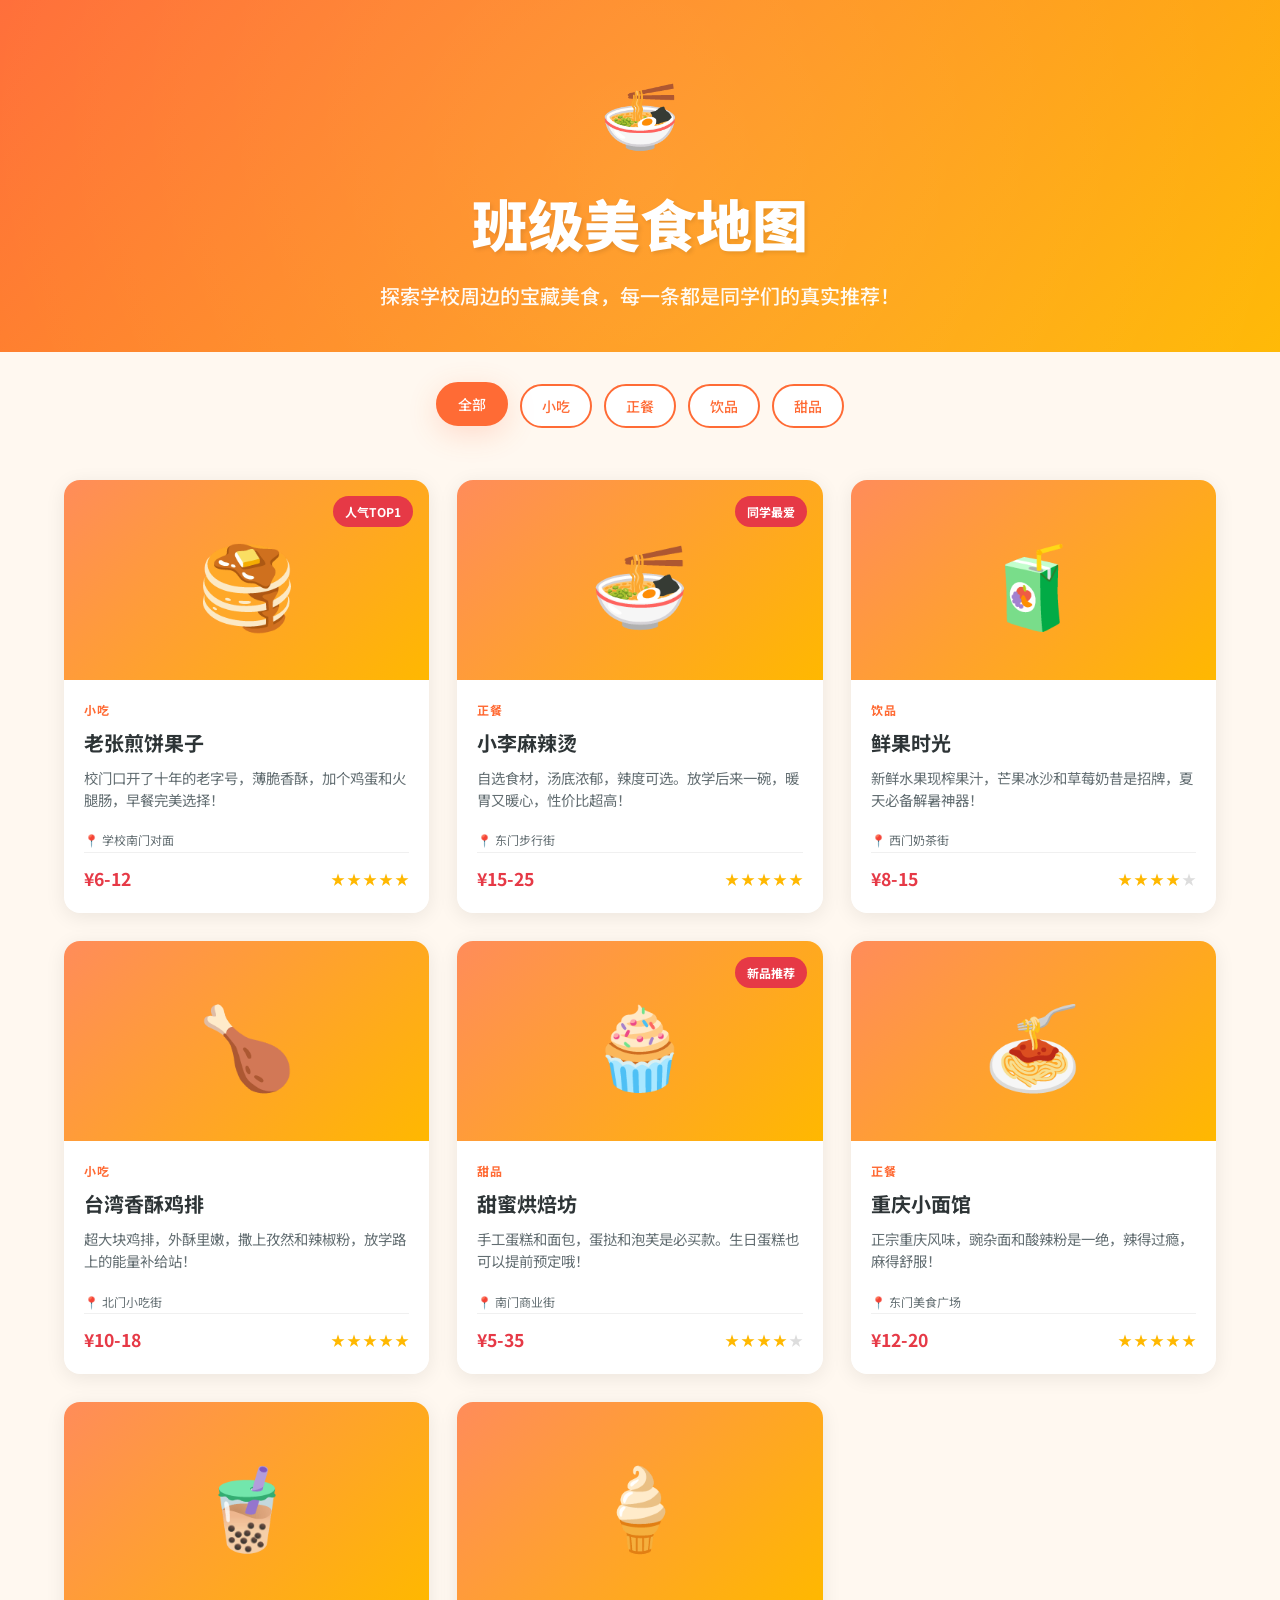
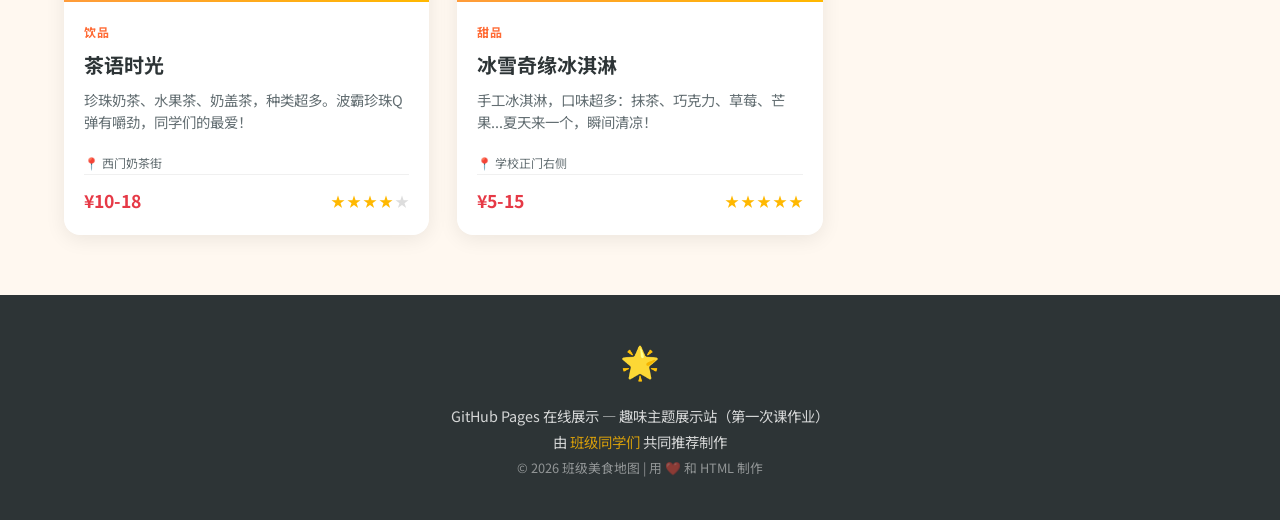
==== index.html @ 15967af3 "Rename to index.html for GitHub Pages" ====
<!DOCTYPE html>
<html lang="zh-CN">
<head>
    <meta charset="UTF-8">
    <meta name="viewport" content="width=device-width, initial-scale=1.0">
    <title>班级美食地图 | 趣味主题展示站</title>
    <link rel="preconnect" href="https://fonts.googleapis.com">
    <link rel="preconnect" href="https://fonts.gstatic.com" crossorigin>
    <link href="https://fonts.googleapis.com/css2?family=Noto+Sans+SC:wght@400;500;700;900&display=swap" rel="stylesheet">
    <style>
        :root {
            --primary: #FF6B35;
            --primary-light: #FF8C5A;
            --secondary: #FFB800;
            --accent: #E63946;
            --bg: #FFF8F0;
            --card-bg: #FFFFFF;
            --text: #2D3436;
            --text-light: #636E72;
            --shadow: 0 4px 20px rgba(0, 0, 0, 0.08);
            --shadow-hover: 0 8px 30px rgba(255, 107, 53, 0.2);
            --radius: 16px;
            --transition: all 0.3s cubic-bezier(0.4, 0, 0.2, 1);
        }

        * {
            margin: 0;
            padding: 0;
            box-sizing: border-box;
        }

        body {
            font-family: 'Noto Sans SC', sans-serif;
            background: var(--bg);
            color: var(--text);
            line-height: 1.6;
            min-height: 100vh;
        }

        .container {
            max-width: 1200px;
            margin: 0 auto;
            padding: 0 24px;
        }

        header {
            background: linear-gradient(135deg, var(--primary) 0%, var(--secondary) 100%);
            padding: 60px 0 40px;
            text-align: center;
            position: relative;
            overflow: hidden;
        }

        header::before {
            content: '';
            position: absolute;
            top: -50%;
            left: -50%;
            width: 200%;
            height: 200%;
            background: radial-gradient(circle, rgba(255,255,255,0.1) 0%, transparent 70%);
            animation: float 20s infinite linear;
        }

        @keyframes float {
            0% { transform: rotate(0deg); }
            100% { transform: rotate(360deg); }
        }

        .header-content {
            position: relative;
            z-index: 1;
        }

        .header-icon {
            font-size: 64px;
            margin-bottom: 16px;
            display: inline-block;
            animation: bounce 2s infinite;
        }

        @keyframes bounce {
            0%, 100% { transform: translateY(0); }
            50% { transform: translateY(-10px); }
        }

        h1 {
            font-size: clamp(2rem, 5vw, 3.5rem);
            font-weight: 900;
            color: white;
            text-shadow: 2px 2px 4px rgba(0,0,0,0.1);
            margin-bottom: 12px;
        }

        .subtitle {
            font-size: clamp(1rem, 2.5vw, 1.25rem);
            color: rgba(255,255,255,0.95);
            font-weight: 500;
        }

        .filter-bar {
            display: flex;
            justify-content: center;
            gap: 12px;
            padding: 32px 0;
            flex-wrap: wrap;
        }

        .filter-btn {
            padding: 10px 20px;
            border: 2px solid var(--primary);
            background: white;
            color: var(--primary);
            border-radius: 50px;
            font-size: 14px;
            font-weight: 500;
            cursor: pointer;
            transition: var(--transition);
            font-family: inherit;
        }

        .filter-btn:hover,
        .filter-btn.active {
            background: var(--primary);
            color: white;
            transform: translateY(-2px);
            box-shadow: var(--shadow-hover);
        }

        .food-grid {
            display: grid;
            grid-template-columns: repeat(auto-fill, minmax(280px, 1fr));
            gap: 28px;
            padding: 20px 0 60px;
        }

        .food-card {
            background: var(--card-bg);
            border-radius: var(--radius);
            overflow: hidden;
            box-shadow: var(--shadow);
            transition: var(--transition);
            cursor: pointer;
            position: relative;
        }

        .food-card:hover {
            transform: translateY(-8px);
            box-shadow: var(--shadow-hover);
        }

        .food-card::after {
            content: '';
            position: absolute;
            top: 0;
            left: 0;
            right: 0;
            bottom: 0;
            background: linear-gradient(135deg, transparent 0%, rgba(255,107,53,0.05) 100%);
            opacity: 0;
            transition: var(--transition);
        }

        .food-card:hover::after {
            opacity: 1;
        }

        .card-image {
            width: 100%;
            height: 200px;
            object-fit: cover;
            display: block;
            background: linear-gradient(135deg, var(--primary-light) 0%, var(--secondary) 100%);
        }

        .card-image-container {
            width: 100%;
            height: 200px;
            display: flex;
            align-items: center;
            justify-content: center;
            font-size: 80px;
            background: linear-gradient(135deg, var(--primary-light) 0%, var(--secondary) 100%);
        }

        .card-badge {
            position: absolute;
            top: 16px;
            right: 16px;
            background: var(--accent);
            color: white;
            padding: 6px 12px;
            border-radius: 20px;
            font-size: 12px;
            font-weight: 700;
            z-index: 2;
        }

        .card-content {
            padding: 20px;
            position: relative;
            z-index: 1;
        }

        .card-category {
            font-size: 12px;
            color: var(--primary);
            font-weight: 700;
            text-transform: uppercase;
            letter-spacing: 1px;
            margin-bottom: 8px;
        }

        .card-title {
            font-size: 1.25rem;
            font-weight: 700;
            margin-bottom: 8px;
            color: var(--text);
        }

        .card-description {
            font-size: 0.9rem;
            color: var(--text-light);
            margin-bottom: 12px;
            line-height: 1.5;
        }

        .card-meta {
            display: flex;
            justify-content: space-between;
            align-items: center;
            padding-top: 12px;
            border-top: 1px solid #F0F0F0;
        }

        .card-price {
            font-size: 1.1rem;
            font-weight: 700;
            color: var(--accent);
        }

        .card-rating {
            display: flex;
            gap: 2px;
        }

        .star {
            color: var(--secondary);
            font-size: 14px;
        }

        .star.empty {
            color: #DDD;
        }

        .location-tag {
            display: inline-flex;
            align-items: center;
            gap: 4px;
            font-size: 12px;
            color: var(--text-light);
            margin-top: 8px;
        }

        footer {
            background: var(--text);
            color: white;
            text-align: center;
            padding: 40px 24px;
        }

        .footer-content {
            max-width: 600px;
            margin: 0 auto;
        }

        .footer-icon {
            font-size: 32px;
            margin-bottom: 16px;
        }

        .footer-text {
            font-size: 0.9rem;
            opacity: 0.8;
            line-height: 1.8;
        }

        .footer-link {
            color: var(--secondary);
            text-decoration: none;
            font-weight: 500;
        }

        .footer-link:hover {
            text-decoration: underline;
        }

        @media (max-width: 768px) {
            header {
                padding: 40px 0 30px;
            }

            .header-icon {
                font-size: 48px;
            }

            .food-grid {
                grid-template-columns: 1fr;
                gap: 20px;
                padding: 20px 0 40px;
            }

            .filter-bar {
                padding: 20px 0;
            }

            .filter-btn {
                padding: 8px 16px;
                font-size: 13px;
            }
        }

        @media (max-width: 480px) {
            .container {
                padding: 0 16px;
            }

            .card-image {
                height: 180px;
            }

            .card-content {
                padding: 16px;
            }
        }

        .fade-in {
            animation: fadeIn 0.6s ease-out forwards;
            opacity: 0;
        }

        @keyframes fadeIn {
            from {
                opacity: 0;
                transform: translateY(20px);
            }
            to {
                opacity: 1;
                transform: translateY(0);
            }
        }

        .food-card:nth-child(1) { animation-delay: 0.1s; }
        .food-card:nth-child(2) { animation-delay: 0.2s; }
        .food-card:nth-child(3) { animation-delay: 0.3s; }
        .food-card:nth-child(4) { animation-delay: 0.4s; }
        .food-card:nth-child(5) { animation-delay: 0.5s; }
        .food-card:nth-child(6) { animation-delay: 0.6s; }
        .food-card:nth-child(7) { animation-delay: 0.7s; }
        .food-card:nth-child(8) { animation-delay: 0.8s; }
    </style>
</head>
<body>
    <header>
        <div class="container header-content">
            <div class="header-icon">🍜</div>
            <h1>班级美食地图</h1>
            <p class="subtitle">探索学校周边的宝藏美食，每一条都是同学们的真实推荐！</p>
        </div>
    </header>

    <main class="container">
        <div class="filter-bar">
            <button class="filter-btn active" data-filter="all">全部</button>
            <button class="filter-btn" data-filter="snack">小吃</button>
            <button class="filter-btn" data-filter="meal">正餐</button>
            <button class="filter-btn" data-filter="drink">饮品</button>
            <button class="filter-btn" data-filter="dessert">甜品</button>
        </div>

        <div class="food-grid">
            <article class="food-card fade-in" data-category="snack">
                <span class="card-badge">人气TOP1</span>
                <div class="card-image-container">🥞</div>
                <div class="card-content">
                    <div class="card-category">小吃</div>
                    <h3 class="card-title">老张煎饼果子</h3>
                    <p class="card-description">校门口开了十年的老字号，薄脆香酥，加个鸡蛋和火腿肠，早餐完美选择！</p>
                    <div class="location-tag">📍 学校南门对面</div>
                    <div class="card-meta">
                        <span class="card-price">¥6-12</span>
                        <div class="card-rating">
                            <span class="star">★</span>
                            <span class="star">★</span>
                            <span class="star">★</span>
                            <span class="star">★</span>
                            <span class="star">★</span>
                        </div>
                    </div>
                </div>
            </article>

            <article class="food-card fade-in" data-category="meal">
                <span class="card-badge">同学最爱</span>
                <div class="card-image-container">🍜</div>
                <div class="card-content">
                    <div class="card-category">正餐</div>
                    <h3 class="card-title">小李麻辣烫</h3>
                    <p class="card-description">自选食材，汤底浓郁，辣度可选。放学后来一碗，暖胃又暖心，性价比超高！</p>
                    <div class="location-tag">📍 东门步行街</div>
                    <div class="card-meta">
                        <span class="card-price">¥15-25</span>
                        <div class="card-rating">
                            <span class="star">★</span>
                            <span class="star">★</span>
                            <span class="star">★</span>
                            <span class="star">★</span>
                            <span class="star">★</span>
                        </div>
                    </div>
                </div>
            </article>

            <article class="food-card fade-in" data-category="drink">
                <div class="card-image-container">🧃</div>
                <div class="card-content">
                    <div class="card-category">饮品</div>
                    <h3 class="card-title">鲜果时光</h3>
                    <p class="card-description">新鲜水果现榨果汁，芒果冰沙和草莓奶昔是招牌，夏天必备解暑神器！</p>
                    <div class="location-tag">📍 西门奶茶街</div>
                    <div class="card-meta">
                        <span class="card-price">¥8-15</span>
                        <div class="card-rating">
                            <span class="star">★</span>
                            <span class="star">★</span>
                            <span class="star">★</span>
                            <span class="star">★</span>
                            <span class="star empty">★</span>
                        </div>
                    </div>
                </div>
            </article>

            <article class="food-card fade-in" data-category="snack">
                <div class="card-image-container">🍗</div>
                <div class="card-content">
                    <div class="card-category">小吃</div>
                    <h3 class="card-title">台湾香酥鸡排</h3>
                    <p class="card-description">超大块鸡排，外酥里嫩，撒上孜然和辣椒粉，放学路上的能量补给站！</p>
                    <div class="location-tag">📍 北门小吃街</div>
                    <div class="card-meta">
                        <span class="card-price">¥10-18</span>
                        <div class="card-rating">
                            <span class="star">★</span>
                            <span class="star">★</span>
                            <span class="star">★</span>
                            <span class="star">★</span>
                            <span class="star">★</span>
                        </div>
                    </div>
                </div>
            </article>

            <article class="food-card fade-in" data-category="dessert">
                <span class="card-badge">新品推荐</span>
                <div class="card-image-container">🧁</div>
                <div class="card-content">
                    <div class="card-category">甜品</div>
                    <h3 class="card-title">甜蜜烘焙坊</h3>
                    <p class="card-description">手工蛋糕和面包，蛋挞和泡芙是必买款。生日蛋糕也可以提前预定哦！</p>
                    <div class="location-tag">📍 南门商业街</div>
                    <div class="card-meta">
                        <span class="card-price">¥5-35</span>
                        <div class="card-rating">
                            <span class="star">★</span>
                            <span class="star">★</span>
                            <span class="star">★</span>
                            <span class="star">★</span>
                            <span class="star empty">★</span>
                        </div>
                    </div>
                </div>
            </article>

            <article class="food-card fade-in" data-category="meal">
                <div class="card-image-container">🍝</div>
                <div class="card-content">
                    <div class="card-category">正餐</div>
                    <h3 class="card-title">重庆小面馆</h3>
                    <p class="card-description">正宗重庆风味，豌杂面和酸辣粉是一绝，辣得过瘾，麻得舒服！</p>
                    <div class="location-tag">📍 东门美食广场</div>
                    <div class="card-meta">
                        <span class="card-price">¥12-20</span>
                        <div class="card-rating">
                            <span class="star">★</span>
                            <span class="star">★</span>
                            <span class="star">★</span>
                            <span class="star">★</span>
                            <span class="star">★</span>
                        </div>
                    </div>
                </div>
            </article>

            <article class="food-card fade-in" data-category="drink">
                <div class="card-image-container">🧋</div>
                <div class="card-content">
                    <div class="card-category">饮品</div>
                    <h3 class="card-title">茶语时光</h3>
                    <p class="card-description">珍珠奶茶、水果茶、奶盖茶，种类超多。波霸珍珠Q弹有嚼劲，同学们的最爱！</p>
                    <div class="location-tag">📍 西门奶茶街</div>
                    <div class="card-meta">
                        <span class="card-price">¥10-18</span>
                        <div class="card-rating">
                            <span class="star">★</span>
                            <span class="star">★</span>
                            <span class="star">★</span>
                            <span class="star">★</span>
                            <span class="star empty">★</span>
                        </div>
                    </div>
                </div>
            </article>

            <article class="food-card fade-in" data-category="dessert">
                <div class="card-image-container">🍦</div>
                <div class="card-content">
                    <div class="card-category">甜品</div>
                    <h3 class="card-title">冰雪奇缘冰淇淋</h3>
                    <p class="card-description">手工冰淇淋，口味超多：抹茶、巧克力、草莓、芒果...夏天来一个，瞬间清凉！</p>
                    <div class="location-tag">📍 学校正门右侧</div>
                    <div class="card-meta">
                        <span class="card-price">¥5-15</span>
                        <div class="card-rating">
                            <span class="star">★</span>
                            <span class="star">★</span>
                            <span class="star">★</span>
                            <span class="star">★</span>
                            <span class="star">★</span>
                        </div>
                    </div>
                </div>
            </article>
        </div>
    </main>

    <footer>
        <div class="footer-content">
            <div class="footer-icon">🌟</div>
            <p class="footer-text">
                GitHub Pages 在线展示 — 趣味主题展示站（第一次课作业）<br>
                由 <span style="color: var(--secondary);">班级同学们</span> 共同推荐制作<br>
                <span style="font-size: 0.8rem; opacity: 0.6;">© 2026 班级美食地图 | 用 ❤️ 和 HTML 制作</span>
            </p>
        </div>
    </footer>

    <script>
        document.querySelectorAll('.filter-btn').forEach(btn => {
            btn.addEventListener('click', () => {
                document.querySelectorAll('.filter-btn').forEach(b => b.classList.remove('active'));
                btn.classList.add('active');
                
                const filter = btn.dataset.filter;
                document.querySelectorAll('.food-card').forEach(card => {
                    if (filter === 'all' || card.dataset.category === filter) {
                        card.style.display = 'block';
                        setTimeout(() => card.style.opacity = '1', 10);
                    } else {
                        card.style.opacity = '0';
                        setTimeout(() => card.style.display = 'none', 300);
                    }
                });
            });
        });
    </script>
</body>
</html>
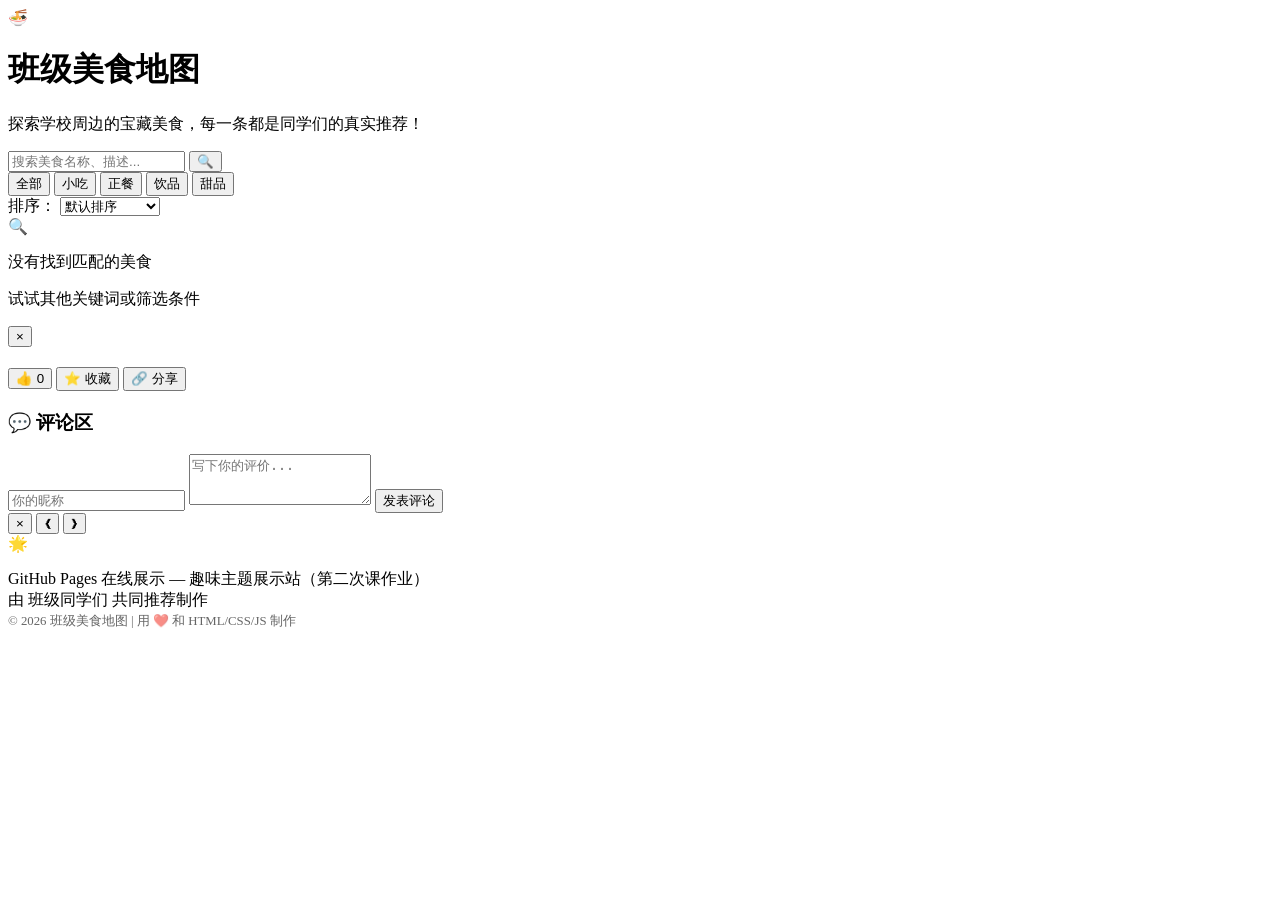
==== commit 5ff9ebd6: "feat: ???????? - ??/??/??/???/????/emoji???/??" ====
--- a/index.html
+++ b/index.html
@@ -1,578 +1,137 @@
-<!DOCTYPE html>
-<html lang="zh-CN">
-<head>
-    <meta charset="UTF-8">
-    <meta name="viewport" content="width=device-width, initial-scale=1.0">
-    <title>班级美食地图 | 趣味主题展示站</title>
-    <link rel="preconnect" href="https://fonts.googleapis.com">
-    <link rel="preconnect" href="https://fonts.gstatic.com" crossorigin>
-    <link href="https://fonts.googleapis.com/css2?family=Noto+Sans+SC:wght@400;500;700;900&display=swap" rel="stylesheet">
-    <style>
-        :root {
-            --primary: #FF6B35;
-            --primary-light: #FF8C5A;
-            --secondary: #FFB800;
-            --accent: #E63946;
-            --bg: #FFF8F0;
-            --card-bg: #FFFFFF;
-            --text: #2D3436;
-            --text-light: #636E72;
-            --shadow: 0 4px 20px rgba(0, 0, 0, 0.08);
-            --shadow-hover: 0 8px 30px rgba(255, 107, 53, 0.2);
-            --radius: 16px;
-            --transition: all 0.3s cubic-bezier(0.4, 0, 0.2, 1);
-        }
-
-        * {
-            margin: 0;
-            padding: 0;
-            box-sizing: border-box;
-        }
-
-        body {
-            font-family: 'Noto Sans SC', sans-serif;
-            background: var(--bg);
-            color: var(--text);
-            line-height: 1.6;
-            min-height: 100vh;
-        }
-
-        .container {
-            max-width: 1200px;
-            margin: 0 auto;
-            padding: 0 24px;
-        }
-
-        header {
-            background: linear-gradient(135deg, var(--primary) 0%, var(--secondary) 100%);
-            padding: 60px 0 40px;
-            text-align: center;
-            position: relative;
-            overflow: hidden;
-        }
-
-        header::before {
-            content: '';
-            position: absolute;
-            top: -50%;
-            left: -50%;
-            width: 200%;
-            height: 200%;
-            background: radial-gradient(circle, rgba(255,255,255,0.1) 0%, transparent 70%);
-            animation: float 20s infinite linear;
-        }
-
-        @keyframes float {
-            0% { transform: rotate(0deg); }
-            100% { transform: rotate(360deg); }
-        }
-
-        .header-content {
-            position: relative;
-            z-index: 1;
-        }
-
-        .header-icon {
-            font-size: 64px;
-            margin-bottom: 16px;
-            display: inline-block;
-            animation: bounce 2s infinite;
-        }
-
-        @keyframes bounce {
-            0%, 100% { transform: translateY(0); }
-            50% { transform: translateY(-10px); }
-        }
-
-        h1 {
-            font-size: clamp(2rem, 5vw, 3.5rem);
-            font-weight: 900;
-            color: white;
-            text-shadow: 2px 2px 4px rgba(0,0,0,0.1);
-            margin-bottom: 12px;
-        }
-
-        .subtitle {
-            font-size: clamp(1rem, 2.5vw, 1.25rem);
-            color: rgba(255,255,255,0.95);
-            font-weight: 500;
-        }
-
-        .filter-bar {
-            display: flex;
-            justify-content: center;
-            gap: 12px;
-            padding: 32px 0;
-            flex-wrap: wrap;
-        }
-
-        .filter-btn {
-            padding: 10px 20px;
-            border: 2px solid var(--primary);
-            background: white;
-            color: var(--primary);
-            border-radius: 50px;
-            font-size: 14px;
-            font-weight: 500;
-            cursor: pointer;
-            transition: var(--transition);
-            font-family: inherit;
-        }
-
-        .filter-btn:hover,
-        .filter-btn.active {
-            background: var(--primary);
-            color: white;
-            transform: translateY(-2px);
-            box-shadow: var(--shadow-hover);
-        }
-
-        .food-grid {
-            display: grid;
-            grid-template-columns: repeat(auto-fill, minmax(280px, 1fr));
-            gap: 28px;
-            padding: 20px 0 60px;
-        }
-
-        .food-card {
-            background: var(--card-bg);
-            border-radius: var(--radius);
-            overflow: hidden;
-            box-shadow: var(--shadow);
-            transition: var(--transition);
-            cursor: pointer;
-            position: relative;
-        }
-
-        .food-card:hover {
-            transform: translateY(-8px);
-            box-shadow: var(--shadow-hover);
-        }
-
-        .food-card::after {
-            content: '';
-            position: absolute;
-            top: 0;
-            left: 0;
-            right: 0;
-            bottom: 0;
-            background: linear-gradient(135deg, transparent 0%, rgba(255,107,53,0.05) 100%);
-            opacity: 0;
-            transition: var(--transition);
-        }
-
-        .food-card:hover::after {
-            opacity: 1;
-        }
-
-        .card-image {
-            width: 100%;
-            height: 200px;
-            object-fit: cover;
-            display: block;
-            background: linear-gradient(135deg, var(--primary-light) 0%, var(--secondary) 100%);
-        }
-
-        .card-image-container {
-            width: 100%;
-            height: 200px;
-            display: flex;
-            align-items: center;
-            justify-content: center;
-            font-size: 80px;
-            background: linear-gradient(135deg, var(--primary-light) 0%, var(--secondary) 100%);
-        }
-
-        .card-badge {
-            position: absolute;
-            top: 16px;
-            right: 16px;
-            background: var(--accent);
-            color: white;
-            padding: 6px 12px;
-            border-radius: 20px;
-            font-size: 12px;
-            font-weight: 700;
-            z-index: 2;
-        }
-
-        .card-content {
-            padding: 20px;
-            position: relative;
-            z-index: 1;
-        }
-
-        .card-category {
-            font-size: 12px;
-            color: var(--primary);
-            font-weight: 700;
-            text-transform: uppercase;
-            letter-spacing: 1px;
-            margin-bottom: 8px;
-        }
-
-        .card-title {
-            font-size: 1.25rem;
-            font-weight: 700;
-            margin-bottom: 8px;
-            color: var(--text);
-        }
-
-        .card-description {
-            font-size: 0.9rem;
-            color: var(--text-light);
-            margin-bottom: 12px;
-            line-height: 1.5;
-        }
-
-        .card-meta {
-            display: flex;
-            justify-content: space-between;
-            align-items: center;
-            padding-top: 12px;
-            border-top: 1px solid #F0F0F0;
-        }
-
-        .card-price {
-            font-size: 1.1rem;
-            font-weight: 700;
-            color: var(--accent);
-        }
-
-        .card-rating {
-            display: flex;
-            gap: 2px;
-        }
-
-        .star {
-            color: var(--secondary);
-            font-size: 14px;
-        }
-
-        .star.empty {
-            color: #DDD;
-        }
-
-        .location-tag {
-            display: inline-flex;
-            align-items: center;
-            gap: 4px;
-            font-size: 12px;
-            color: var(--text-light);
-            margin-top: 8px;
-        }
-
-        footer {
-            background: var(--text);
-            color: white;
-            text-align: center;
-            padding: 40px 24px;
-        }
-
-        .footer-content {
-            max-width: 600px;
-            margin: 0 auto;
-        }
-
-        .footer-icon {
-            font-size: 32px;
-            margin-bottom: 16px;
-        }
-
-        .footer-text {
-            font-size: 0.9rem;
-            opacity: 0.8;
-            line-height: 1.8;
-        }
-
-        .footer-link {
-            color: var(--secondary);
-            text-decoration: none;
-            font-weight: 500;
-        }
-
-        .footer-link:hover {
-            text-decoration: underline;
-        }
-
-        @media (max-width: 768px) {
-            header {
-                padding: 40px 0 30px;
-            }
-
-            .header-icon {
-                font-size: 48px;
-            }
-
-            .food-grid {
-                grid-template-columns: 1fr;
-                gap: 20px;
-                padding: 20px 0 40px;
-            }
-
-            .filter-bar {
-                padding: 20px 0;
-            }
-
-            .filter-btn {
-                padding: 8px 16px;
-                font-size: 13px;
-            }
-        }
-
-        @media (max-width: 480px) {
-            .container {
-                padding: 0 16px;
-            }
-
-            .card-image {
-                height: 180px;
-            }
-
-            .card-content {
-                padding: 16px;
-            }
-        }
-
-        .fade-in {
-            animation: fadeIn 0.6s ease-out forwards;
-            opacity: 0;
-        }
-
-        @keyframes fadeIn {
-            from {
-                opacity: 0;
-                transform: translateY(20px);
-            }
-            to {
-                opacity: 1;
-                transform: translateY(0);
-            }
-        }
-
-        .food-card:nth-child(1) { animation-delay: 0.1s; }
-        .food-card:nth-child(2) { animation-delay: 0.2s; }
-        .food-card:nth-child(3) { animation-delay: 0.3s; }
-        .food-card:nth-child(4) { animation-delay: 0.4s; }
-        .food-card:nth-child(5) { animation-delay: 0.5s; }
-        .food-card:nth-child(6) { animation-delay: 0.6s; }
-        .food-card:nth-child(7) { animation-delay: 0.7s; }
-        .food-card:nth-child(8) { animation-delay: 0.8s; }
-    </style>
-</head>
-<body>
-    <header>
-        <div class="container header-content">
-            <div class="header-icon">🍜</div>
-            <h1>班级美食地图</h1>
-            <p class="subtitle">探索学校周边的宝藏美食，每一条都是同学们的真实推荐！</p>
-        </div>
-    </header>
-
-    <main class="container">
-        <div class="filter-bar">
-            <button class="filter-btn active" data-filter="all">全部</button>
-            <button class="filter-btn" data-filter="snack">小吃</button>
-            <button class="filter-btn" data-filter="meal">正餐</button>
-            <button class="filter-btn" data-filter="drink">饮品</button>
-            <button class="filter-btn" data-filter="dessert">甜品</button>
-        </div>
-
-        <div class="food-grid">
-            <article class="food-card fade-in" data-category="snack">
-                <span class="card-badge">人气TOP1</span>
-                <div class="card-image-container">🥞</div>
-                <div class="card-content">
-                    <div class="card-category">小吃</div>
-                    <h3 class="card-title">老张煎饼果子</h3>
-                    <p class="card-description">校门口开了十年的老字号，薄脆香酥，加个鸡蛋和火腿肠，早餐完美选择！</p>
-                    <div class="location-tag">📍 学校南门对面</div>
-                    <div class="card-meta">
-                        <span class="card-price">¥6-12</span>
-                        <div class="card-rating">
-                            <span class="star">★</span>
-                            <span class="star">★</span>
-                            <span class="star">★</span>
-                            <span class="star">★</span>
-                            <span class="star">★</span>
-                        </div>
-                    </div>
-                </div>
-            </article>
-
-            <article class="food-card fade-in" data-category="meal">
-                <span class="card-badge">同学最爱</span>
-                <div class="card-image-container">🍜</div>
-                <div class="card-content">
-                    <div class="card-category">正餐</div>
-                    <h3 class="card-title">小李麻辣烫</h3>
-                    <p class="card-description">自选食材，汤底浓郁，辣度可选。放学后来一碗，暖胃又暖心，性价比超高！</p>
-                    <div class="location-tag">📍 东门步行街</div>
-                    <div class="card-meta">
-                        <span class="card-price">¥15-25</span>
-                        <div class="card-rating">
-                            <span class="star">★</span>
-                            <span class="star">★</span>
-                            <span class="star">★</span>
-                            <span class="star">★</span>
-                            <span class="star">★</span>
-                        </div>
-                    </div>
-                </div>
-            </article>
-
-            <article class="food-card fade-in" data-category="drink">
-                <div class="card-image-container">🧃</div>
-                <div class="card-content">
-                    <div class="card-category">饮品</div>
-                    <h3 class="card-title">鲜果时光</h3>
-                    <p class="card-description">新鲜水果现榨果汁，芒果冰沙和草莓奶昔是招牌，夏天必备解暑神器！</p>
-                    <div class="location-tag">📍 西门奶茶街</div>
-                    <div class="card-meta">
-                        <span class="card-price">¥8-15</span>
-                        <div class="card-rating">
-                            <span class="star">★</span>
-                            <span class="star">★</span>
-                            <span class="star">★</span>
-                            <span class="star">★</span>
-                            <span class="star empty">★</span>
-                        </div>
-                    </div>
-                </div>
-            </article>
-
-            <article class="food-card fade-in" data-category="snack">
-                <div class="card-image-container">🍗</div>
-                <div class="card-content">
-                    <div class="card-category">小吃</div>
-                    <h3 class="card-title">台湾香酥鸡排</h3>
-                    <p class="card-description">超大块鸡排，外酥里嫩，撒上孜然和辣椒粉，放学路上的能量补给站！</p>
-                    <div class="location-tag">📍 北门小吃街</div>
-                    <div class="card-meta">
-                        <span class="card-price">¥10-18</span>
-                        <div class="card-rating">
-                            <span class="star">★</span>
-                            <span class="star">★</span>
-                            <span class="star">★</span>
-                            <span class="star">★</span>
-                            <span class="star">★</span>
-                        </div>
-                    </div>
-                </div>
-            </article>
-
-            <article class="food-card fade-in" data-category="dessert">
-                <span class="card-badge">新品推荐</span>
-                <div class="card-image-container">🧁</div>
-                <div class="card-content">
-                    <div class="card-category">甜品</div>
-                    <h3 class="card-title">甜蜜烘焙坊</h3>
-                    <p class="card-description">手工蛋糕和面包，蛋挞和泡芙是必买款。生日蛋糕也可以提前预定哦！</p>
-                    <div class="location-tag">📍 南门商业街</div>
-                    <div class="card-meta">
-                        <span class="card-price">¥5-35</span>
-                        <div class="card-rating">
-                            <span class="star">★</span>
-                            <span class="star">★</span>
-                            <span class="star">★</span>
-                            <span class="star">★</span>
-                            <span class="star empty">★</span>
-                        </div>
-                    </div>
-                </div>
-            </article>
-
-            <article class="food-card fade-in" data-category="meal">
-                <div class="card-image-container">🍝</div>
-                <div class="card-content">
-                    <div class="card-category">正餐</div>
-                    <h3 class="card-title">重庆小面馆</h3>
-                    <p class="card-description">正宗重庆风味，豌杂面和酸辣粉是一绝，辣得过瘾，麻得舒服！</p>
-                    <div class="location-tag">📍 东门美食广场</div>
-                    <div class="card-meta">
-                        <span class="card-price">¥12-20</span>
-                        <div class="card-rating">
-                            <span class="star">★</span>
-                            <span class="star">★</span>
-                            <span class="star">★</span>
-                            <span class="star">★</span>
-                            <span class="star">★</span>
-                        </div>
-                    </div>
-                </div>
-            </article>
-
-            <article class="food-card fade-in" data-category="drink">
-                <div class="card-image-container">🧋</div>
-                <div class="card-content">
-                    <div class="card-category">饮品</div>
-                    <h3 class="card-title">茶语时光</h3>
-                    <p class="card-description">珍珠奶茶、水果茶、奶盖茶，种类超多。波霸珍珠Q弹有嚼劲，同学们的最爱！</p>
-                    <div class="location-tag">📍 西门奶茶街</div>
-                    <div class="card-meta">
-                        <span class="card-price">¥10-18</span>
-                        <div class="card-rating">
-                            <span class="star">★</span>
-                            <span class="star">★</span>
-                            <span class="star">★</span>
-                            <span class="star">★</span>
-                            <span class="star empty">★</span>
-                        </div>
-                    </div>
-                </div>
-            </article>
-
-            <article class="food-card fade-in" data-category="dessert">
-                <div class="card-image-container">🍦</div>
-                <div class="card-content">
-                    <div class="card-category">甜品</div>
-                    <h3 class="card-title">冰雪奇缘冰淇淋</h3>
-                    <p class="card-description">手工冰淇淋，口味超多：抹茶、巧克力、草莓、芒果...夏天来一个，瞬间清凉！</p>
-                    <div class="location-tag">📍 学校正门右侧</div>
-                    <div class="card-meta">
-                        <span class="card-price">¥5-15</span>
-                        <div class="card-rating">
-                            <span class="star">★</span>
-                            <span class="star">★</span>
-                            <span class="star">★</span>
-                            <span class="star">★</span>
-                            <span class="star">★</span>
-                        </div>
-                    </div>
-                </div>
-            </article>
-        </div>
-    </main>
-
-    <footer>
-        <div class="footer-content">
-            <div class="footer-icon">🌟</div>
-            <p class="footer-text">
-                GitHub Pages 在线展示 — 趣味主题展示站（第一次课作业）<br>
-                由 <span style="color: var(--secondary);">班级同学们</span> 共同推荐制作<br>
-                <span style="font-size: 0.8rem; opacity: 0.6;">© 2026 班级美食地图 | 用 ❤️ 和 HTML 制作</span>
-            </p>
-        </div>
-    </footer>
-
-    <script>
-        document.querySelectorAll('.filter-btn').forEach(btn => {
-            btn.addEventListener('click', () => {
-                document.querySelectorAll('.filter-btn').forEach(b => b.classList.remove('active'));
-                btn.classList.add('active');
-                
-                const filter = btn.dataset.filter;
-                document.querySelectorAll('.food-card').forEach(card => {
-                    if (filter === 'all' || card.dataset.category === filter) {
-                        card.style.display = 'block';
-                        setTimeout(() => card.style.opacity = '1', 10);
-                    } else {
-                        card.style.opacity = '0';
-                        setTimeout(() => card.style.display = 'none', 300);
-                    }
-                });
-            });
-        });
-    </script>
-</body>
-</html>+<!DOCTYPE html>
+<html lang="zh-CN">
+<head>
+    <meta charset="UTF-8">
+    <meta name="viewport" content="width=device-width, initial-scale=1.0">
+    <title>班级美食地图 | 趣味主题展示站</title>
+    <link rel="preconnect" href="https://fonts.googleapis.com">
+    <link rel="preconnect" href="https://fonts.gstatic.com" crossorigin>
+    <link href="https://fonts.googleapis.com/css2?family=Noto+Sans+SC:wght@400;500;700;900&display=swap" rel="stylesheet">
+    <link rel="stylesheet" href="style.css">
+</head>
+<body>
+    <!-- 页面头部：标题、搜索、筛选、排序 -->
+    <header>
+        <div class="container header-content">
+            <div class="header-icon">🍜</div>
+            <h1>班级美食地图</h1>
+            <p class="subtitle">探索学校周边的宝藏美食，每一条都是同学们的真实推荐！</p>
+            
+            <!-- 搜索框 -->
+            <div class="search-bar">
+                <input type="text" id="searchInput" placeholder="搜索美食名称、描述..." aria-label="搜索美食">
+                <button id="searchBtn" aria-label="搜索">🔍</button>
+            </div>
+        </div>
+    </header>
+
+    <main class="container">
+        <!-- 筛选与排序控制栏 -->
+        <div class="control-bar">
+            <div class="filter-bar">
+                <button class="filter-btn active" data-filter="all">全部</button>
+                <button class="filter-btn" data-filter="snack">小吃</button>
+                <button class="filter-btn" data-filter="meal">正餐</button>
+                <button class="filter-btn" data-filter="drink">饮品</button>
+                <button class="filter-btn" data-filter="dessert">甜品</button>
+            </div>
+            <div class="sort-bar">
+                <label for="sortSelect">排序：</label>
+                <select id="sortSelect">
+                    <option value="default">默认排序</option>
+                    <option value="name">按名称排序</option>
+                    <option value="price-asc">价格从低到高</option>
+                    <option value="price-desc">价格从高到低</option>
+                    <option value="rating">按评分排序</option>
+                </select>
+            </div>
+        </div>
+
+        <!-- 搜索结果提示 -->
+        <div id="searchStatus" class="search-status hidden"></div>
+
+        <!-- 美食卡片网格 -->
+        <div class="food-grid" id="foodGrid">
+            <!-- 卡片由JS动态渲染 -->
+        </div>
+
+        <!-- 无结果提示 -->
+        <div id="noResults" class="no-results hidden">
+            <div class="no-results-icon">🔍</div>
+            <p>没有找到匹配的美食</p>
+            <p class="no-results-hint">试试其他关键词或筛选条件</p>
+        </div>
+    </main>
+
+    <!-- 详情模态框 -->
+    <div id="modal" class="modal" role="dialog" aria-modal="true" aria-hidden="true">
+        <div class="modal-backdrop"></div>
+        <div class="modal-content">
+            <button class="modal-close" aria-label="关闭详情">&times;</button>
+            <div class="modal-image" data-ai-placeholder="待替换为AI生成美食封面图"></div>
+            <div class="modal-body">
+                <span class="modal-category"></span>
+                <h2 class="modal-title"></h2>
+                <div class="modal-rating"></div>
+                <p class="modal-description"></p>
+                <div class="modal-location"></div>
+                <div class="modal-price"></div>
+                <div class="modal-actions">
+                    <button class="action-btn like-btn" aria-label="点赞">
+                        <span class="action-icon">👍</span>
+                        <span class="action-count">0</span>
+                    </button>
+                    <button class="action-btn favorite-btn" aria-label="收藏">
+                        <span class="action-icon">⭐</span>
+                        <span class="action-text">收藏</span>
+                    </button>
+                    <button class="action-btn share-btn" aria-label="分享">
+                        <span class="action-icon">🔗</span>
+                        <span class="action-text">分享</span>
+                    </button>
+                </div>
+                
+                <!-- 评论区 -->
+                <div class="comment-section">
+                    <h3 class="comment-title">💬 评论区</h3>
+                    <div class="comment-list"></div>
+                    <div class="comment-form">
+                        <input type="text" id="commentNickname" placeholder="你的昵称" maxlength="20">
+                        <textarea id="commentContent" placeholder="写下你的评价..." maxlength="200" rows="3"></textarea>
+                        <button id="commentSubmit" class="comment-submit">发表评论</button>
+                    </div>
+                </div>
+            </div>
+        </div>
+    </div>
+
+    <!-- Lightbox图片查看器 -->
+    <div id="lightbox" class="lightbox" role="dialog" aria-modal="true" aria-hidden="true">
+        <div class="lightbox-backdrop"></div>
+        <div class="lightbox-content">
+            <button class="lightbox-close" aria-label="关闭图片">&times;</button>
+            <button class="lightbox-prev" aria-label="上一张">&#10094;</button>
+            <button class="lightbox-next" aria-label="下一张">&#10095;</button>
+            <div class="lightbox-image"></div>
+            <div class="lightbox-caption"></div>
+        </div>
+    </div>
+
+    <!-- 页脚 -->
+    <footer>
+        <div class="footer-content">
+            <div class="footer-icon">🌟</div>
+            <p class="footer-text">
+                GitHub Pages 在线展示 — 趣味主题展示站（第二次课作业）<br>
+                由 <span style="color: var(--secondary);">班级同学们</span> 共同推荐制作<br>
+                <span style="font-size: 0.8rem; opacity: 0.6;">© 2026 班级美食地图 | 用 ❤️ 和 HTML/CSS/JS 制作</span>
+            </p>
+        </div>
+    </footer>
+
+    <!-- 分享提示Toast -->
+    <div id="toast" class="toast hidden"></div>
+
+    <script src="script.js"></script>
+</body>
+</html>
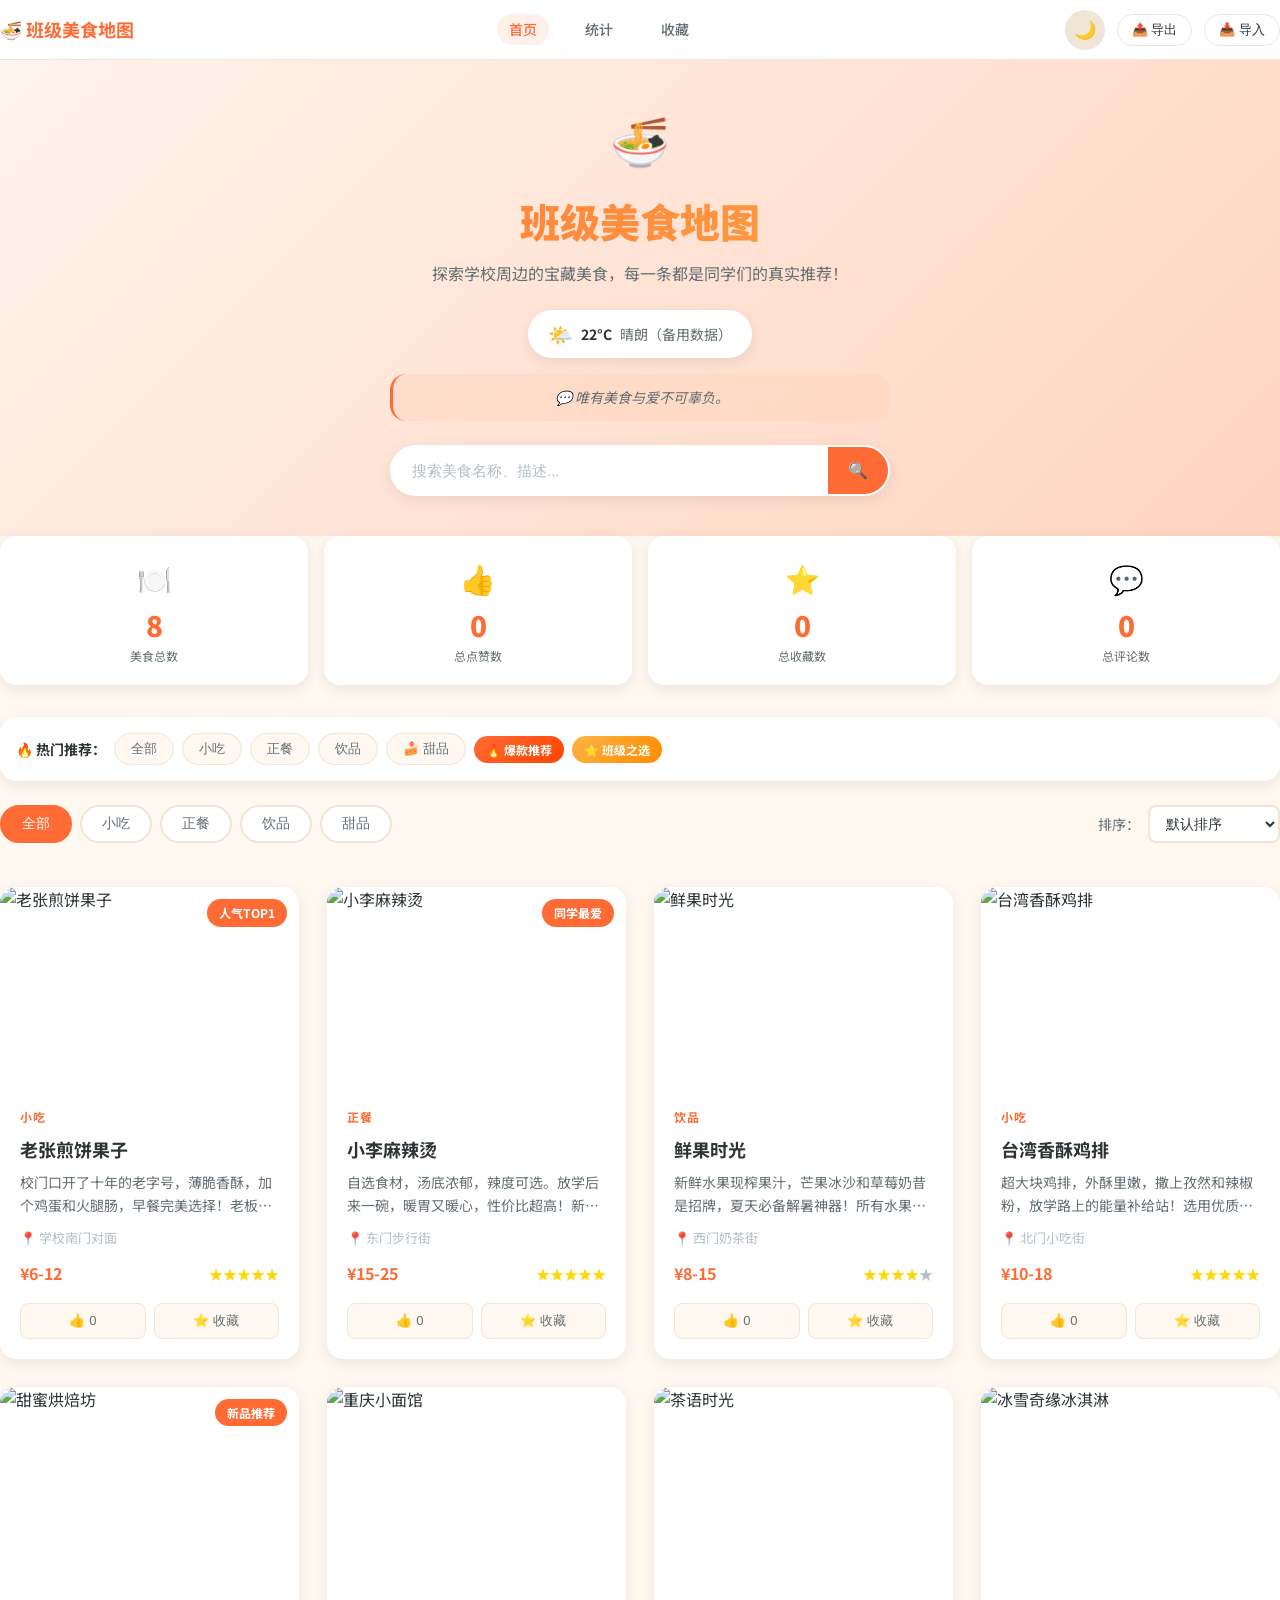
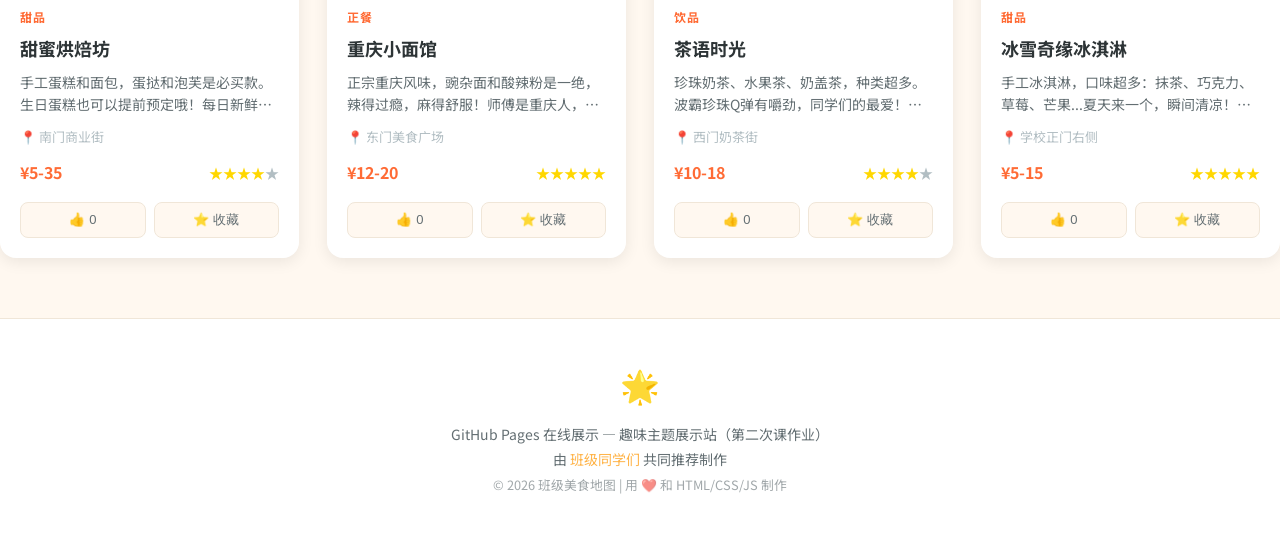
==== commit 76372506: "feat: 完成第二次课所有功能 - 天气API、每日一句、主题切换、统计仪表盘、数据导出导入、视差滚动、进度条、标签云、骨架屏、移动端导航" ====
--- a/index.html
+++ b/index.html
@@ -1,5 +1,5 @@
 <!DOCTYPE html>
-<html lang="zh-CN">
+<html lang="zh-CN" data-theme="light">
 <head>
     <meta charset="UTF-8">
     <meta name="viewport" content="width=device-width, initial-scale=1.0">
@@ -10,22 +10,111 @@
     <link rel="stylesheet" href="style.css">
 </head>
 <body>
-    <!-- 页面头部：标题、搜索、筛选、排序 -->
-    <header>
+    <!-- 角色：UI设计师 - 滚动进度条 -->
+    <div id="scrollProgress" class="scroll-progress"></div>
+
+    <!-- 角色：UI设计师 - 骨架屏 -->
+    <div id="skeleton" class="skeleton-screen">
+        <div class="skeleton-header">
+            <div class="skeleton-circle"></div>
+            <div class="skeleton-line w60"></div>
+            <div class="skeleton-line w40"></div>
+        </div>
+        <div class="skeleton-grid">
+            <div class="skeleton-card"><div class="skeleton-img"></div><div class="skeleton-line w80"></div><div class="skeleton-line w60"></div></div>
+            <div class="skeleton-card"><div class="skeleton-img"></div><div class="skeleton-line w80"></div><div class="skeleton-line w60"></div></div>
+            <div class="skeleton-card"><div class="skeleton-img"></div><div class="skeleton-line w80"></div><div class="skeleton-line w60"></div></div>
+            <div class="skeleton-card"><div class="skeleton-img"></div><div class="skeleton-line w80"></div><div class="skeleton-line w60"></div></div>
+        </div>
+    </div>
+
+    <!-- 角色：UI设计师 - 顶部导航栏（桌面端） -->
+    <nav class="top-nav">
+        <div class="container nav-content">
+            <div class="nav-logo">🍜 班级美食地图</div>
+            <div class="nav-links">
+                <a href="#" class="nav-link active" data-nav="home">首页</a>
+                <a href="#" class="nav-link" data-nav="stats">统计</a>
+                <a href="#" class="nav-link" data-nav="favorites">收藏</a>
+            </div>
+            <div class="nav-actions">
+                <button id="themeToggle" class="theme-toggle" aria-label="切换主题"></button>
+                <button id="exportBtn" class="nav-btn" aria-label="导出数据">📤 导出</button>
+                <input type="file" id="importInput" accept=".json" hidden>
+                <button id="importBtn" class="nav-btn" aria-label="导入数据">📥 导入</button>
+            </div>
+        </div>
+    </nav>
+
+    <!-- 角色：前端开发 - 页面头部（含天气API和每日一句） -->
+    <header class="hero" id="hero">
+        <div class="hero-parallax-bg" data-ai-placeholder="待替换为AI生成背景图"></div>
         <div class="container header-content">
             <div class="header-icon">🍜</div>
             <h1>班级美食地图</h1>
             <p class="subtitle">探索学校周边的宝藏美食，每一条都是同学们的真实推荐！</p>
-            
+
+            <!-- 角色：前端开发 - 天气API展示 -->
+            <div id="weatherWidget" class="weather-widget">
+                <div class="weather-loading">
+                    <div class="loading-spinner"></div>
+                    <span>加载天气...</span>
+                </div>
+            </div>
+
+            <!-- 角色：前端开发 - 每日一句API展示 -->
+            <div id="quoteWidget" class="quote-widget">
+                <div class="quote-loading">
+                    <div class="loading-spinner"></div>
+                    <span>加载每日一句...</span>
+                </div>
+            </div>
+
             <!-- 搜索框 -->
             <div class="search-bar">
                 <input type="text" id="searchInput" placeholder="搜索美食名称、描述..." aria-label="搜索美食">
-                <button id="searchBtn" aria-label="搜索">🔍</button>
+                <button id="searchBtn" aria-label="搜索"></button>
             </div>
         </div>
     </header>
 
     <main class="container">
+        <!-- 角色：前端开发 - 统计仪表盘 -->
+        <section id="statsSection" class="stats-section">
+            <div class="stat-card">
+                <div class="stat-icon">🍽️</div>
+                <div class="stat-number" id="statTotal">0</div>
+                <div class="stat-label">美食总数</div>
+            </div>
+            <div class="stat-card">
+                <div class="stat-icon">👍</div>
+                <div class="stat-number" id="statLikes">0</div>
+                <div class="stat-label">总点赞数</div>
+            </div>
+            <div class="stat-card">
+                <div class="stat-icon">⭐</div>
+                <div class="stat-number" id="statFavorites">0</div>
+                <div class="stat-label">总收藏数</div>
+            </div>
+            <div class="stat-card">
+                <div class="stat-icon">💬</div>
+                <div class="stat-number" id="statComments">0</div>
+                <div class="stat-label">总评论数</div>
+            </div>
+        </section>
+
+        <!-- 角色：UI设计师 - 热门推荐标签云 -->
+        <section class="tag-cloud" id="tagCloud">
+            <span class="tag-label">🔥 热门推荐：</span>
+            <button class="tag-item" data-filter="all">全部</button>
+            <button class="tag-item" data-filter="snack"> 小吃</button>
+            <button class="tag-item" data-filter="meal"> 正餐</button>
+            <button class="tag-item" data-filter="drink"> 饮品</button>
+            <button class="tag-item" data-filter="dessert">🍰 甜品</button>
+            <span class="tag-hot">🔥 爆款推荐</span>
+            <span class="tag-star">⭐ 班级之选</span>
+        </section>
+
         <!-- 筛选与排序控制栏 -->
         <div class="control-bar">
             <div class="filter-bar">
@@ -39,6 +128,7 @@
                 <label for="sortSelect">排序：</label>
                 <select id="sortSelect">
                     <option value="default">默认排序</option>
+                    <option value="likes">按点赞数排序</option>
                     <option value="name">按名称排序</option>
                     <option value="price-asc">价格从低到高</option>
                     <option value="price-desc">价格从高到低</option>
@@ -63,7 +153,7 @@
         </div>
     </main>
 
-    <!-- 详情模态框 -->
+    <!-- 角色：前端开发 - 详情模态框 -->
     <div id="modal" class="modal" role="dialog" aria-modal="true" aria-hidden="true">
         <div class="modal-backdrop"></div>
         <div class="modal-content">
@@ -90,7 +180,7 @@
                         <span class="action-text">分享</span>
                     </button>
                 </div>
-                
+
                 <!-- 评论区 -->
                 <div class="comment-section">
                     <h3 class="comment-title">💬 评论区</h3>
@@ -105,7 +195,7 @@
         </div>
     </div>
 
-    <!-- Lightbox图片查看器 -->
+    <!-- 角色：前端开发 - Lightbox图片查看器 -->
     <div id="lightbox" class="lightbox" role="dialog" aria-modal="true" aria-hidden="true">
         <div class="lightbox-backdrop"></div>
         <div class="lightbox-content">
@@ -114,10 +204,11 @@
             <button class="lightbox-next" aria-label="下一张">&#10095;</button>
             <div class="lightbox-image"></div>
             <div class="lightbox-caption"></div>
+            <div class="lightbox-counter"></div>
         </div>
     </div>
 
-    <!-- 页脚 -->
+    <!-- 角色：UI设计师 - 页脚 -->
     <footer>
         <div class="footer-content">
             <div class="footer-icon">🌟</div>
@@ -129,6 +220,26 @@
         </div>
     </footer>
 
+    <!-- 角色：UI设计师 - 移动端底部导航栏 -->
+    <nav class="bottom-nav">
+        <a href="#" class="bottom-nav-item active" data-nav="home">
+            <span class="bottom-nav-icon"></span>
+            <span class="bottom-nav-label">首页</span>
+        </a>
+        <a href="#" class="bottom-nav-item" data-nav="stats">
+            <span class="bottom-nav-icon">📊</span>
+            <span class="bottom-nav-label">统计</span>
+        </a>
+        <a href="#" class="bottom-nav-item" data-nav="favorites">
+            <span class="bottom-nav-icon">⭐</span>
+            <span class="bottom-nav-label">收藏</span>
+        </a>
+        <a href="#" class="bottom-nav-item" data-nav="profile">
+            <span class="bottom-nav-icon">👤</span>
+            <span class="bottom-nav-label">个人</span>
+        </a>
+    </nav>
+
     <!-- 分享提示Toast -->
     <div id="toast" class="toast hidden"></div>
 
--- a/style.css
+++ b/style.css
@@ -0,0 +1,1329 @@
+/**
+ * 班级美食地图 - 样式表
+ * 角色：UI设计师 + 前端开发工程师
+ * 功能：响应式布局、深色模式、动效、骨架屏、进度条、移动端导航
+ */
+
+/* ========== CSS变量（浅色/深色主题） ========== */
+:root {
+    --primary: #FF6B35;
+    --primary-dark: #E55A2B;
+    --secondary: #FFB347;
+    --bg: #FFF8F0;
+    --bg-secondary: #FFFFFF;
+    --card-bg: #FFFFFF;
+    --text: #2D3436;
+    --text-light: #636E72;
+    --text-muted: #B2BEC3;
+    --border: #F0E6D8;
+    --shadow: 0 4px 15px rgba(0,0,0,0.08);
+    --shadow-hover: 0 12px 30px rgba(0,0,0,0.15);
+    --radius: 16px;
+    --radius-sm: 8px;
+    --transition: all 0.3s cubic-bezier(0.4, 0, 0.2, 1);
+    --font: 'Noto Sans SC', -apple-system, BlinkMacSystemFont, sans-serif;
+    --nav-height: 60px;
+    --bottom-nav-height: 64px;
+}
+
+/* 深色主题 */
+[data-theme="dark"] {
+    --primary: #FF8C5A;
+    --primary-dark: #FF6B35;
+    --secondary: #FFC97A;
+    --bg: #1A1A2E;
+    --bg-secondary: #16213E;
+    --card-bg: #1E2A4A;
+    --text: #E8E8E8;
+    --text-light: #A0A0B0;
+    --text-muted: #606070;
+    --border: #2A2A4A;
+    --shadow: 0 4px 15px rgba(0,0,0,0.3);
+    --shadow-hover: 0 12px 30px rgba(0,0,0,0.5);
+}
+
+/* ========== 全局重置 ========== */
+*, *::before, *::after {
+    margin: 0;
+    padding: 0;
+    box-sizing: border-box;
+}
+
+html {
+    scroll-behavior: smooth;
+}
+
+body {
+    font-family: var(--font);
+    background: var(--bg);
+    color: var(--text);
+    line-height: 1.6;
+    transition: background 0.4s ease, color 0.4s ease;
+    overflow-x: hidden;
+}
+
+/* ========== 滚动进度条（角色：UI设计师） ========== */
+.scroll-progress {
+    position: fixed;
+    top: 0;
+    left: 0;
+    width: 0%;
+    height: 3px;
+    background: linear-gradient(90deg, var(--primary), var(--secondary));
+    z-index: 10000;
+    transition: width 0.1s linear;
+}
+
+/* ========== 骨架屏（角色：UI设计师） ========== */
+.skeleton-screen {
+    position: fixed;
+    inset: 0;
+    background: var(--bg);
+    z-index: 9999;
+    padding: 80px 20px 20px;
+    transition: opacity 0.5s ease;
+    overflow-y: auto;
+}
+
+.skeleton-screen.hidden {
+    opacity: 0;
+    pointer-events: none;
+}
+
+.skeleton-header {
+    max-width: 600px;
+    margin: 0 auto 40px;
+    text-align: center;
+}
+
+.skeleton-circle {
+    width: 60px;
+    height: 60px;
+    border-radius: 50%;
+    background: linear-gradient(90deg, var(--border) 25%, var(--bg-secondary) 50%, var(--border) 75%);
+    background-size: 200% 100%;
+    animation: shimmer 1.5s infinite;
+    margin: 0 auto 16px;
+}
+
+.skeleton-line {
+    height: 16px;
+    border-radius: 8px;
+    background: linear-gradient(90deg, var(--border) 25%, var(--bg-secondary) 50%, var(--border) 75%);
+    background-size: 200% 100%;
+    animation: shimmer 1.5s infinite;
+    margin: 8px auto;
+}
+
+.skeleton-line.w60 { width: 60%; }
+.skeleton-line.w40 { width: 40%; }
+.skeleton-line.w80 { width: 80%; }
+
+.skeleton-grid {
+    display: grid;
+    grid-template-columns: repeat(auto-fill, minmax(280px, 1fr));
+    gap: 24px;
+    max-width: 1200px;
+    margin: 0 auto;
+}
+
+.skeleton-card {
+    background: var(--card-bg);
+    border-radius: var(--radius);
+    padding: 16px;
+    overflow: hidden;
+}
+
+.skeleton-img {
+    width: 100%;
+    height: 180px;
+    border-radius: var(--radius-sm);
+    background: linear-gradient(90deg, var(--border) 25%, var(--bg-secondary) 50%, var(--border) 75%);
+    background-size: 200% 100%;
+    animation: shimmer 1.5s infinite;
+    margin-bottom: 12px;
+}
+
+@keyframes shimmer {
+    0% { background-position: 200% 0; }
+    100% { background-position: -200% 0; }
+}
+
+/* ========== 顶部导航栏（角色：UI设计师） ========== */
+.top-nav {
+    position: fixed;
+    top: 0;
+    left: 0;
+    right: 0;
+    height: var(--nav-height);
+    background: var(--bg-secondary);
+    border-bottom: 1px solid var(--border);
+    z-index: 1000;
+    backdrop-filter: blur(10px);
+    transition: var(--transition);
+}
+
+.nav-content {
+    display: flex;
+    align-items: center;
+    justify-content: space-between;
+    height: 100%;
+}
+
+.nav-logo {
+    font-size: 18px;
+    font-weight: 700;
+    color: var(--primary);
+}
+
+.nav-links {
+    display: flex;
+    gap: 24px;
+}
+
+.nav-link {
+    text-decoration: none;
+    color: var(--text-light);
+    font-weight: 500;
+    font-size: 14px;
+    padding: 4px 12px;
+    border-radius: 20px;
+    transition: var(--transition);
+}
+
+.nav-link:hover, .nav-link.active {
+    color: var(--primary);
+    background: rgba(255, 107, 53, 0.1);
+}
+
+.nav-actions {
+    display: flex;
+    align-items: center;
+    gap: 12px;
+}
+
+.theme-toggle {
+    width: 40px;
+    height: 40px;
+    border: none;
+    border-radius: 50%;
+    background: var(--border);
+    cursor: pointer;
+    font-size: 18px;
+    display: flex;
+    align-items: center;
+    justify-content: center;
+    transition: var(--transition);
+}
+
+.theme-toggle:hover {
+    background: var(--primary);
+    transform: rotate(180deg);
+}
+
+.nav-btn {
+    padding: 6px 14px;
+    border: 1px solid var(--border);
+    border-radius: 20px;
+    background: var(--bg-secondary);
+    color: var(--text);
+    font-size: 13px;
+    cursor: pointer;
+    transition: var(--transition);
+}
+
+.nav-btn:hover {
+    border-color: var(--primary);
+    color: var(--primary);
+}
+
+/* ========== 页面头部（角色：前端开发） ========== */
+.hero {
+    position: relative;
+    padding: calc(var(--nav-height) + 40px) 0 40px;
+    text-align: center;
+    overflow: hidden;
+}
+
+.hero-parallax-bg {
+    position: absolute;
+    inset: 0;
+    background: linear-gradient(135deg, #FFF5EE 0%, #FFE4D6 50%, #FFD4C0 100%);
+    z-index: -1;
+    will-change: transform;
+}
+
+[data-theme="dark"] .hero-parallax-bg {
+    background: linear-gradient(135deg, #1A1A2E 0%, #16213E 50%, #0F3460 100%);
+}
+
+.header-content {
+    position: relative;
+    z-index: 1;
+}
+
+.header-icon {
+    font-size: 48px;
+    margin-bottom: 12px;
+    animation: bounce 2s infinite;
+}
+
+@keyframes bounce {
+    0%, 100% { transform: translateY(0); }
+    50% { transform: translateY(-10px); }
+}
+
+h1 {
+    font-size: 2.5rem;
+    font-weight: 900;
+    background: linear-gradient(135deg, var(--primary), var(--secondary));
+    -webkit-background-clip: text;
+    -webkit-text-fill-color: transparent;
+    background-clip: text;
+    margin-bottom: 8px;
+}
+
+.subtitle {
+    color: var(--text-light);
+    font-size: 16px;
+    margin-bottom: 24px;
+}
+
+/* ========== 天气组件（角色：前端开发） ========== */
+.weather-widget {
+    display: inline-flex;
+    align-items: center;
+    gap: 8px;
+    padding: 8px 20px;
+    background: var(--card-bg);
+    border-radius: 30px;
+    box-shadow: var(--shadow);
+    margin-bottom: 16px;
+    font-size: 14px;
+    color: var(--text);
+}
+
+.weather-loading {
+    display: flex;
+    align-items: center;
+    gap: 8px;
+    color: var(--text-light);
+}
+
+/* ========== 每日一句组件（角色：前端开发） ========== */
+.quote-widget {
+    max-width: 500px;
+    margin: 0 auto 24px;
+    padding: 12px 24px;
+    background: linear-gradient(135deg, rgba(255,107,53,0.08), rgba(255,179,71,0.08));
+    border-radius: var(--radius);
+    border-left: 3px solid var(--primary);
+    font-size: 14px;
+    color: var(--text-light);
+    font-style: italic;
+}
+
+.quote-loading {
+    display: flex;
+    align-items: center;
+    gap: 8px;
+    color: var(--text-muted);
+}
+
+.loading-spinner {
+    width: 16px;
+    height: 16px;
+    border: 2px solid var(--border);
+    border-top-color: var(--primary);
+    border-radius: 50%;
+    animation: spin 0.8s linear infinite;
+}
+
+@keyframes spin {
+    to { transform: rotate(360deg); }
+}
+
+/* ========== 搜索框 ========== */
+.search-bar {
+    display: flex;
+    max-width: 500px;
+    margin: 0 auto;
+    background: var(--card-bg);
+    border-radius: 30px;
+    box-shadow: var(--shadow);
+    overflow: hidden;
+    border: 2px solid transparent;
+    transition: var(--transition);
+}
+
+.search-bar:focus-within {
+    border-color: var(--primary);
+    box-shadow: var(--shadow-hover);
+}
+
+.search-bar input {
+    flex: 1;
+    padding: 14px 20px;
+    border: none;
+    background: transparent;
+    font-size: 15px;
+    color: var(--text);
+    outline: none;
+}
+
+.search-bar input::placeholder {
+    color: var(--text-muted);
+}
+
+#searchBtn {
+    padding: 14px 20px;
+    border: none;
+    background: var(--primary);
+    color: white;
+    cursor: pointer;
+    font-size: 16px;
+    transition: var(--transition);
+}
+
+#searchBtn::before {
+    content: '🔍';
+}
+
+#searchBtn:hover {
+    background: var(--primary-dark);
+}
+
+/* ========== 统计仪表盘（角色：前端开发） ========== */
+.stats-section {
+    display: grid;
+    grid-template-columns: repeat(4, 1fr);
+    gap: 16px;
+    margin-bottom: 32px;
+}
+
+.stat-card {
+    background: var(--card-bg);
+    border-radius: var(--radius);
+    padding: 20px;
+    text-align: center;
+    box-shadow: var(--shadow);
+    transition: var(--transition);
+}
+
+.stat-card:hover {
+    transform: translateY(-4px);
+    box-shadow: var(--shadow-hover);
+}
+
+.stat-icon {
+    font-size: 28px;
+    margin-bottom: 8px;
+}
+
+.stat-number {
+    font-size: 28px;
+    font-weight: 900;
+    color: var(--primary);
+    line-height: 1.2;
+}
+
+.stat-label {
+    font-size: 12px;
+    color: var(--text-light);
+    margin-top: 4px;
+}
+
+/* ========== 标签云（角色：UI设计师） ========== */
+.tag-cloud {
+    display: flex;
+    flex-wrap: wrap;
+    align-items: center;
+    gap: 8px;
+    margin-bottom: 24px;
+    padding: 16px;
+    background: var(--card-bg);
+    border-radius: var(--radius);
+    box-shadow: var(--shadow);
+}
+
+.tag-label {
+    font-weight: 700;
+    color: var(--text);
+    font-size: 14px;
+}
+
+.tag-item {
+    padding: 6px 16px;
+    border: 1px solid var(--border);
+    border-radius: 20px;
+    background: var(--bg);
+    color: var(--text-light);
+    font-size: 13px;
+    cursor: pointer;
+    transition: var(--transition);
+}
+
+.tag-item:hover, .tag-item.active {
+    background: var(--primary);
+    color: white;
+    border-color: var(--primary);
+}
+
+.tag-hot {
+    padding: 4px 12px;
+    background: linear-gradient(135deg, #FF6B35, #FF4500);
+    color: white;
+    border-radius: 20px;
+    font-size: 12px;
+    font-weight: 700;
+}
+
+.tag-star {
+    padding: 4px 12px;
+    background: linear-gradient(135deg, #FFB347, #FF8C00);
+    color: white;
+    border-radius: 20px;
+    font-size: 12px;
+    font-weight: 700;
+}
+
+/* ========== 控制栏 ========== */
+.control-bar {
+    display: flex;
+    flex-wrap: wrap;
+    justify-content: space-between;
+    align-items: center;
+    gap: 16px;
+    margin-bottom: 24px;
+}
+
+.filter-bar {
+    display: flex;
+    gap: 8px;
+    flex-wrap: wrap;
+}
+
+.filter-btn {
+    padding: 8px 20px;
+    border: 2px solid var(--border);
+    border-radius: 25px;
+    background: var(--card-bg);
+    color: var(--text-light);
+    font-size: 14px;
+    cursor: pointer;
+    transition: var(--transition);
+    font-weight: 500;
+}
+
+.filter-btn:hover {
+    border-color: var(--primary);
+    color: var(--primary);
+}
+
+.filter-btn.active {
+    background: var(--primary);
+    border-color: var(--primary);
+    color: white;
+}
+
+.sort-bar {
+    display: flex;
+    align-items: center;
+    gap: 8px;
+    font-size: 14px;
+    color: var(--text-light);
+}
+
+#sortSelect {
+    padding: 8px 12px;
+    border: 2px solid var(--border);
+    border-radius: var(--radius-sm);
+    background: var(--card-bg);
+    color: var(--text);
+    font-size: 14px;
+    cursor: pointer;
+    outline: none;
+    transition: var(--transition);
+}
+
+#sortSelect:focus {
+    border-color: var(--primary);
+}
+
+/* ========== 搜索结果状态 ========== */
+.search-status {
+    text-align: center;
+    padding: 12px;
+    font-size: 14px;
+    color: var(--text-light);
+}
+
+/* ========== 美食卡片网格 ========== */
+.food-grid {
+    display: grid;
+    grid-template-columns: repeat(auto-fill, minmax(280px, 1fr));
+    gap: 28px;
+    padding: 20px 0 60px;
+}
+
+/* ========== 美食卡片 ========== */
+.food-card {
+    background: var(--card-bg);
+    border-radius: var(--radius);
+    overflow: hidden;
+    box-shadow: var(--shadow);
+    transition: var(--transition);
+    cursor: pointer;
+    position: relative;
+}
+
+.food-card:hover {
+    transform: translateY(-8px) scale(1.02);
+    box-shadow: var(--shadow-hover);
+}
+
+.card-image {
+    width: 100%;
+    height: 200px;
+    object-fit: cover;
+    display: block;
+    transition: transform 0.4s ease;
+}
+
+.card-emoji-placeholder {
+    width: 100%;
+    height: 200px;
+    display: flex;
+    align-items: center;
+    justify-content: center;
+    transition: transform 0.4s ease;
+}
+
+.emoji-icon {
+    font-size: 80px;
+    filter: drop-shadow(0 4px 8px rgba(0,0,0,0.15));
+    transition: transform 0.3s ease;
+}
+
+.food-card:hover .card-emoji-placeholder {
+    transform: scale(1.05);
+}
+
+.food-card:hover .emoji-icon {
+    transform: scale(1.1) rotate(-5deg);
+}
+
+.food-card:hover .card-image {
+    transform: scale(1.05);
+}
+
+.card-image-wrapper {
+    overflow: hidden;
+    position: relative;
+}
+
+.card-image-wrapper::after {
+    content: '';
+    position: absolute;
+    inset: 0;
+    background: rgba(0,0,0,0.1);
+    opacity: 0;
+    transition: opacity 0.3s ease;
+}
+
+.food-card:hover .card-image-wrapper::after {
+    opacity: 1;
+}
+
+.card-badge {
+    position: absolute;
+    top: 12px;
+    right: 12px;
+    padding: 4px 12px;
+    background: var(--primary);
+    color: white;
+    border-radius: 20px;
+    font-size: 12px;
+    font-weight: 700;
+    z-index: 2;
+}
+
+.card-content {
+    padding: 20px;
+}
+
+.card-category {
+    font-size: 12px;
+    color: var(--primary);
+    font-weight: 700;
+    text-transform: uppercase;
+    letter-spacing: 1px;
+    margin-bottom: 8px;
+}
+
+.card-title {
+    font-size: 18px;
+    font-weight: 700;
+    margin-bottom: 8px;
+    color: var(--text);
+}
+
+.card-description {
+    font-size: 14px;
+    color: var(--text-light);
+    line-height: 1.6;
+    margin-bottom: 12px;
+    display: -webkit-box;
+    -webkit-line-clamp: 2;
+    -webkit-box-orient: vertical;
+    overflow: hidden;
+}
+
+.location-tag {
+    font-size: 13px;
+    color: var(--text-muted);
+    margin-bottom: 12px;
+}
+
+.card-meta {
+    display: flex;
+    justify-content: space-between;
+    align-items: center;
+    margin-bottom: 16px;
+}
+
+.card-price {
+    font-size: 16px;
+    font-weight: 700;
+    color: var(--primary);
+}
+
+.card-rating {
+    color: #FFD700;
+    font-size: 14px;
+}
+
+.star.empty {
+    color: var(--text-muted);
+}
+
+.card-actions {
+    display: flex;
+    gap: 8px;
+}
+
+.card-action-btn {
+    flex: 1;
+    padding: 8px;
+    border: 1px solid var(--border);
+    border-radius: var(--radius-sm);
+    background: var(--bg);
+    color: var(--text-light);
+    font-size: 13px;
+    cursor: pointer;
+    transition: var(--transition);
+    display: flex;
+    align-items: center;
+    justify-content: center;
+    gap: 4px;
+}
+
+.card-action-btn:hover {
+    border-color: var(--primary);
+    color: var(--primary);
+}
+
+.card-action-btn.liked {
+    background: var(--primary);
+    border-color: var(--primary);
+    color: white;
+}
+
+.card-action-btn.favorited {
+    background: #FFD700;
+    border-color: #FFD700;
+    color: #333;
+}
+
+/* ========== 无结果提示 ========== */
+.no-results {
+    text-align: center;
+    padding: 60px 20px;
+    color: var(--text-light);
+}
+
+.no-results-icon {
+    font-size: 48px;
+    margin-bottom: 16px;
+}
+
+.no-results-hint {
+    font-size: 14px;
+    color: var(--text-muted);
+    margin-top: 8px;
+}
+
+/* ========== 模态框（角色：前端开发） ========== */
+.modal {
+    position: fixed;
+    inset: 0;
+    z-index: 2000;
+    display: flex;
+    align-items: center;
+    justify-content: center;
+    opacity: 0;
+    visibility: hidden;
+    transition: opacity 0.3s ease, visibility 0.3s ease;
+}
+
+.modal.active {
+    opacity: 1;
+    visibility: visible;
+}
+
+.modal-backdrop {
+    position: absolute;
+    inset: 0;
+    background: rgba(0,0,0,0.6);
+    backdrop-filter: blur(4px);
+}
+
+.modal-content {
+    position: relative;
+    background: var(--card-bg);
+    border-radius: var(--radius);
+    max-width: 600px;
+    width: 90%;
+    max-height: 90vh;
+    overflow-y: auto;
+    transform: scale(0.9) translateY(20px);
+    transition: transform 0.3s cubic-bezier(0.4, 0, 0.2, 1);
+    box-shadow: 0 20px 60px rgba(0,0,0,0.3);
+}
+
+.modal.active .modal-content {
+    transform: scale(1) translateY(0);
+}
+
+.modal-close {
+    position: absolute;
+    top: 12px;
+    right: 12px;
+    width: 36px;
+    height: 36px;
+    border: none;
+    border-radius: 50%;
+    background: rgba(255,255,255,0.9);
+    color: #333;
+    font-size: 20px;
+    cursor: pointer;
+    z-index: 10;
+    display: flex;
+    align-items: center;
+    justify-content: center;
+    transition: var(--transition);
+}
+
+.modal-close:hover {
+    background: white;
+    transform: rotate(90deg);
+}
+
+.modal-image {
+    width: 100%;
+    height: 250px;
+    background-size: cover;
+    background-position: center;
+    border-radius: var(--radius) var(--radius) 0 0;
+    cursor: pointer;
+    display: flex;
+    align-items: center;
+    justify-content: center;
+}
+
+.modal-emoji {
+    font-size: 100px;
+    filter: drop-shadow(0 4px 12px rgba(0,0,0,0.2));
+}
+
+.modal-body {
+    padding: 24px;
+}
+
+.modal-category {
+    font-size: 12px;
+    color: var(--primary);
+    font-weight: 700;
+    text-transform: uppercase;
+    letter-spacing: 1px;
+}
+
+.modal-title {
+    font-size: 24px;
+    font-weight: 900;
+    margin: 8px 0;
+    color: var(--text);
+}
+
+.modal-rating {
+    color: #FFD700;
+    font-size: 18px;
+    margin-bottom: 16px;
+}
+
+.modal-description {
+    font-size: 15px;
+    color: var(--text-light);
+    line-height: 1.8;
+    margin-bottom: 16px;
+}
+
+.modal-location {
+    font-size: 14px;
+    color: var(--text-muted);
+    margin-bottom: 8px;
+}
+
+.modal-price {
+    font-size: 20px;
+    font-weight: 700;
+    color: var(--primary);
+    margin-bottom: 20px;
+}
+
+.modal-actions {
+    display: flex;
+    gap: 12px;
+    margin-bottom: 24px;
+}
+
+.action-btn {
+    flex: 1;
+    padding: 12px;
+    border: 2px solid var(--border);
+    border-radius: var(--radius-sm);
+    background: var(--bg);
+    color: var(--text);
+    font-size: 14px;
+    cursor: pointer;
+    transition: var(--transition);
+    display: flex;
+    align-items: center;
+    justify-content: center;
+    gap: 6px;
+}
+
+.action-btn:hover {
+    border-color: var(--primary);
+    color: var(--primary);
+}
+
+.action-btn.liked {
+    background: var(--primary);
+    border-color: var(--primary);
+    color: white;
+}
+
+.action-btn.favorited {
+    background: #FFD700;
+    border-color: #FFD700;
+    color: #333;
+}
+
+/* ========== 评论区 ========== */
+.comment-section {
+    border-top: 1px solid var(--border);
+    padding-top: 20px;
+}
+
+.comment-title {
+    font-size: 16px;
+    font-weight: 700;
+    margin-bottom: 16px;
+    color: var(--text);
+}
+
+.comment-list {
+    max-height: 200px;
+    overflow-y: auto;
+    margin-bottom: 16px;
+}
+
+.comment-item {
+    padding: 12px;
+    background: var(--bg);
+    border-radius: var(--radius-sm);
+    margin-bottom: 8px;
+}
+
+.comment-header {
+    display: flex;
+    justify-content: space-between;
+    margin-bottom: 4px;
+}
+
+.comment-name {
+    font-weight: 700;
+    font-size: 14px;
+    color: var(--primary);
+}
+
+.comment-time {
+    font-size: 12px;
+    color: var(--text-muted);
+}
+
+.comment-text {
+    font-size: 14px;
+    color: var(--text-light);
+    line-height: 1.5;
+}
+
+.comment-form {
+    display: flex;
+    flex-direction: column;
+    gap: 8px;
+}
+
+.comment-form input,
+.comment-form textarea {
+    padding: 10px 14px;
+    border: 2px solid var(--border);
+    border-radius: var(--radius-sm);
+    background: var(--bg);
+    color: var(--text);
+    font-size: 14px;
+    font-family: var(--font);
+    outline: none;
+    transition: var(--transition);
+}
+
+.comment-form input:focus,
+.comment-form textarea:focus {
+    border-color: var(--primary);
+}
+
+.comment-submit {
+    padding: 10px;
+    border: none;
+    border-radius: var(--radius-sm);
+    background: var(--primary);
+    color: white;
+    font-size: 14px;
+    font-weight: 700;
+    cursor: pointer;
+    transition: var(--transition);
+}
+
+.comment-submit:hover {
+    background: var(--primary-dark);
+}
+
+/* ========== Lightbox（角色：前端开发） ========== */
+.lightbox {
+    position: fixed;
+    inset: 0;
+    z-index: 3000;
+    display: flex;
+    align-items: center;
+    justify-content: center;
+    opacity: 0;
+    visibility: hidden;
+    transition: opacity 0.3s ease, visibility 0.3s ease;
+}
+
+.lightbox.active {
+    opacity: 1;
+    visibility: visible;
+}
+
+.lightbox-backdrop {
+    position: absolute;
+    inset: 0;
+    background: rgba(0,0,0,0.9);
+}
+
+.lightbox-content {
+    position: relative;
+    z-index: 1;
+    display: flex;
+    flex-direction: column;
+    align-items: center;
+    max-width: 90vw;
+    max-height: 90vh;
+}
+
+.lightbox-close {
+    position: absolute;
+    top: -40px;
+    right: 0;
+    width: 36px;
+    height: 36px;
+    border: none;
+    border-radius: 50%;
+    background: rgba(255,255,255,0.2);
+    color: white;
+    font-size: 20px;
+    cursor: pointer;
+    transition: var(--transition);
+}
+
+.lightbox-close:hover {
+    background: rgba(255,255,255,0.4);
+}
+
+.lightbox-prev,
+.lightbox-next {
+    position: absolute;
+    top: 50%;
+    transform: translateY(-50%);
+    width: 44px;
+    height: 44px;
+    border: none;
+    border-radius: 50%;
+    background: rgba(255,255,255,0.2);
+    color: white;
+    font-size: 20px;
+    cursor: pointer;
+    transition: var(--transition);
+}
+
+.lightbox-prev { left: -60px; }
+.lightbox-next { right: -60px; }
+
+.lightbox-prev:hover,
+.lightbox-next:hover {
+    background: rgba(255,255,255,0.4);
+}
+
+.lightbox-image {
+    max-width: 80vw;
+    max-height: 70vh;
+    border-radius: var(--radius);
+    overflow: hidden;
+}
+
+.lightbox-image img {
+    max-width: 100%;
+    max-height: 70vh;
+    object-fit: contain;
+}
+
+.lightbox-caption {
+    color: white;
+    font-size: 16px;
+    margin-top: 16px;
+    text-align: center;
+}
+
+.lightbox-counter {
+    color: rgba(255,255,255,0.6);
+    font-size: 14px;
+    margin-top: 8px;
+}
+
+/* ========== Toast提示 ========== */
+.toast {
+    position: fixed;
+    bottom: 80px;
+    left: 50%;
+    transform: translateX(-50%) translateY(20px);
+    padding: 12px 24px;
+    background: var(--text);
+    color: var(--bg);
+    border-radius: 30px;
+    font-size: 14px;
+    z-index: 5000;
+    opacity: 0;
+    transition: opacity 0.3s ease, transform 0.3s ease;
+    white-space: nowrap;
+}
+
+.toast.show {
+    opacity: 1;
+    transform: translateX(-50%) translateY(0);
+}
+
+/* ========== 页脚 ========== */
+footer {
+    padding: 40px 20px;
+    text-align: center;
+    background: var(--bg-secondary);
+    border-top: 1px solid var(--border);
+}
+
+.footer-icon {
+    font-size: 32px;
+    margin-bottom: 12px;
+}
+
+.footer-text {
+    color: var(--text-light);
+    font-size: 14px;
+    line-height: 1.8;
+}
+
+/* ========== 移动端底部导航（角色：UI设计师） ========== */
+.bottom-nav {
+    display: none;
+    position: fixed;
+    bottom: 0;
+    left: 0;
+    right: 0;
+    height: var(--bottom-nav-height);
+    background: var(--bg-secondary);
+    border-top: 1px solid var(--border);
+    z-index: 1000;
+    justify-content: space-around;
+    align-items: center;
+    padding-bottom: env(safe-area-inset-bottom);
+}
+
+.bottom-nav-item {
+    display: flex;
+    flex-direction: column;
+    align-items: center;
+    text-decoration: none;
+    color: var(--text-muted);
+    font-size: 11px;
+    padding: 8px 16px;
+    border-radius: var(--radius-sm);
+    transition: var(--transition);
+}
+
+.bottom-nav-item.active {
+    color: var(--primary);
+}
+
+.bottom-nav-icon {
+    font-size: 20px;
+    margin-bottom: 2px;
+}
+
+/* ========== 滚动淡入动效（角色：前端开发） ========== */
+.fade-in-up {
+    opacity: 0;
+    transform: translateY(30px);
+    transition: opacity 0.6s ease, transform 0.6s ease;
+}
+
+.fade-in-up.visible {
+    opacity: 1;
+    transform: translateY(0);
+}
+
+/* ========== 通用隐藏 ========== */
+.hidden {
+    display: none !important;
+}
+
+/* ========== 响应式：平板（769-1024px） ========== */
+@media (max-width: 1024px) {
+    h1 { font-size: 2rem; }
+    .stats-section { grid-template-columns: repeat(2, 1fr); }
+    .food-grid { grid-template-columns: repeat(auto-fill, minmax(250px, 1fr)); }
+}
+
+/* ========== 响应式：手机（≤768px） ========== */
+@media (max-width: 768px) {
+    .top-nav { display: none; }
+    .bottom-nav { display: flex; }
+
+    h1 { font-size: 1.8rem; }
+    .subtitle { font-size: 14px; }
+
+    .stats-section {
+        grid-template-columns: repeat(2, 1fr);
+        gap: 12px;
+    }
+
+    .stat-card { padding: 14px; }
+    .stat-number { font-size: 22px; }
+
+    .control-bar {
+        flex-direction: column;
+        align-items: stretch;
+    }
+
+    .filter-bar {
+        justify-content: center;
+    }
+
+    .sort-bar {
+        justify-content: center;
+    }
+
+    .food-grid {
+        grid-template-columns: 1fr;
+        gap: 20px;
+    }
+
+    .modal-content {
+        width: 95%;
+        max-height: 85vh;
+    }
+
+    .modal-image { height: 180px; }
+
+    .modal-actions {
+        flex-direction: column;
+    }
+
+    .lightbox-prev { left: 10px; }
+    .lightbox-next { right: 10px; }
+
+    .tag-cloud {
+        justify-content: center;
+    }
+
+    .toast {
+        bottom: calc(var(--bottom-nav-height) + 16px);
+    }
+
+    .skeleton-grid {
+        grid-template-columns: 1fr;
+    }
+}
+
+/* ========== 响应式：小手机（≤480px） ========== */
+@media (max-width: 480px) {
+    h1 { font-size: 1.5rem; }
+    .header-icon { font-size: 36px; }
+    .filter-btn { padding: 6px 14px; font-size: 13px; }
+    .stat-card { padding: 12px; }
+    .stat-number { font-size: 20px; }
+    .stat-icon { font-size: 22px; }
+}
+
+/* ========== 缺失样式补充（角色：UI设计师） ========== */
+.weather-icon { font-size: 20px; }
+.weather-temp { font-weight: 700; }
+.weather-desc { color: var(--text-light); }
+
+.quote-text { font-style: italic; }
+
+.comment-empty {
+    text-align: center;
+    padding: 20px;
+    color: var(--text-muted);
+    font-size: 14px;
+}
+
+.comment-nickname {
+    font-weight: 700;
+    font-size: 14px;
+    color: var(--primary);
+}
+
+.comment-content {
+    font-size: 14px;
+    color: var(--text-light);
+    line-height: 1.5;
+}
+
+.lightbox-emoji-placeholder {
+    display: flex;
+    align-items: center;
+    justify-content: center;
+    border-radius: 12px;
+}
